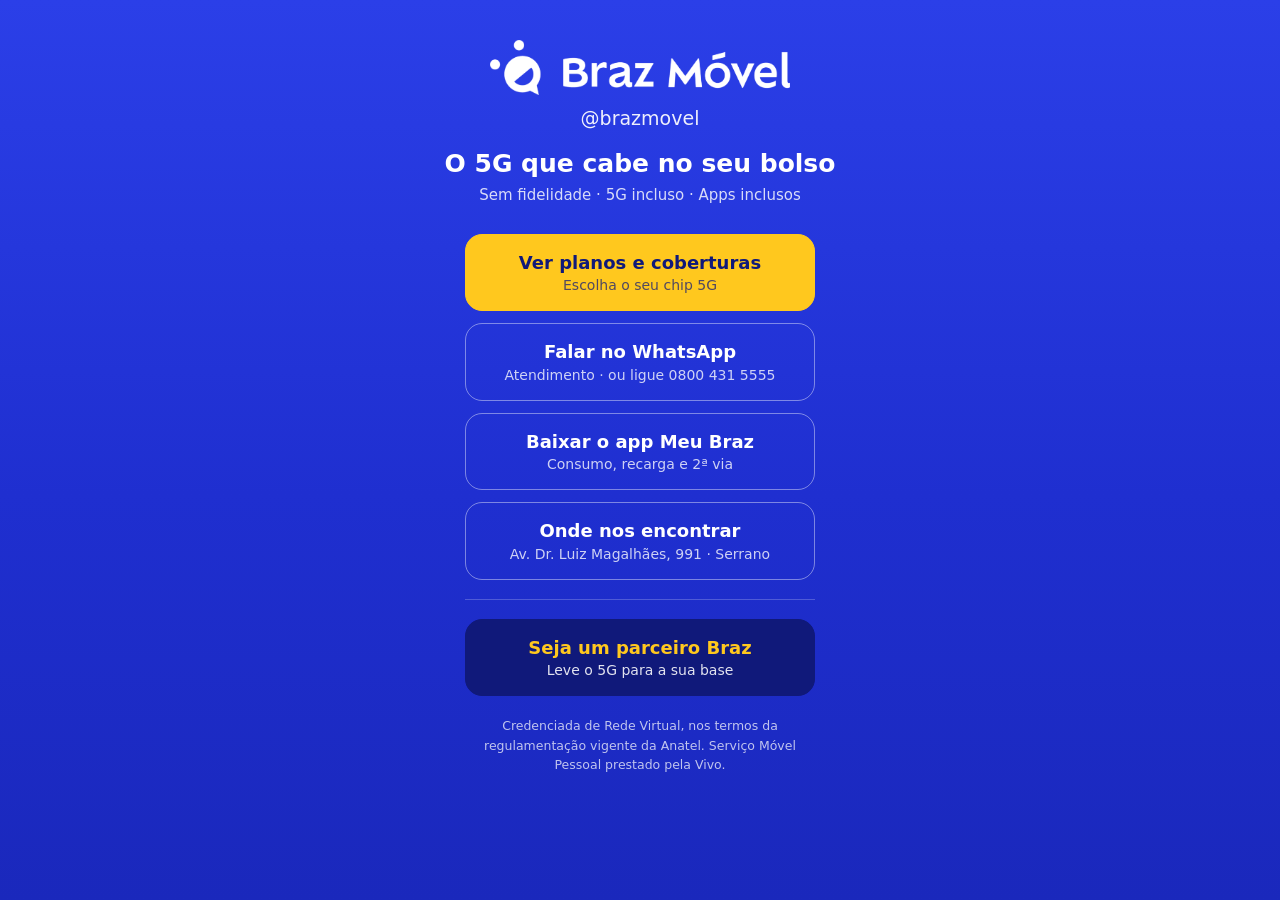
==== links-proto/index.html @ 394d0957 "Adiciona prototipo da pagina /links com 5 botoes e logo oficial" ====
<!DOCTYPE html>
<html lang="pt-BR">
<head>
<meta charset="UTF-8">
<meta name="viewport" content="width=device-width, initial-scale=1">
<title>Braz Móvel · /links (protótipo 5 botões)</title>
<style>
  * { margin:0; padding:0; box-sizing:border-box; }

  body {
    font-family: "Poppins", "Segoe UI", system-ui, sans-serif;
    background: linear-gradient(180deg, #2B3FE8 0%, #1F2FD0 55%, #1A28BC 100%);
    color: #fff;
    min-height: 100vh;
    display: flex;
    flex-direction: column;
    align-items: center;
    padding: 40px 20px 28px;
  }

  /* ---- topo ---- */
  .marca {
    width: 100%;
    max-width: 300px;
    margin-bottom: 12px;
  }
  .marca img {
    width: 100%;
    height: auto;
    display: block;
  }
  .arroba {
    font-size: 19px;
    opacity: .92;
    margin-bottom: 20px;
  }

  .headline {
    font-size: 25px;
    font-weight: 700;
    text-align: center;
    margin-bottom: 8px;
  }
  .subheadline {
    font-size: 15px;
    opacity: .82;
    text-align: center;
    margin-bottom: 30px;
  }

  /* ---- botões ---- */
  .botoes {
    width: 100%;
    max-width: 350px;
    display: flex;
    flex-direction: column;
    gap: 12px;
  }

  .btn {
    display: block;
    text-align: center;
    padding: 17px 16px;
    border-radius: 17px;
    text-decoration: none;
    border: 1.5px solid rgba(255,255,255,.42);
    color: #fff;
  }
  .btn .t {
    font-size: 18px;
    font-weight: 700;
    line-height: 1.25;
  }
  .btn .s {
    font-size: 14px;
    opacity: .78;
    margin-top: 3px;
  }

  .btn.destaque {
    background: #FFC81E;
    border-color: #FFC81E;
    color: #10197A;
  }
  .btn.destaque .s { opacity: .72; }

  /* botão do provedor — navy sólido, título amarelo */
  .btn.parceria {
    background: #10197A;
    border-color: #10197A;
  }
  .btn.parceria .t { color: #FFC81E; }
  .btn.parceria .s { color: #fff; opacity: .88; }

  /* ---- divisória antes do bloco de parceria ---- */
  .divisoria {
    width: 100%;
    max-width: 350px;
    height: 1px;
    background: rgba(255,255,255,.22);
    margin: 7px 0;
  }

  /* ---- rodapé legal ---- */
  .legal {
    max-width: 330px;
    font-size: 12.5px;
    line-height: 1.55;
    opacity: .72;
    text-align: center;
    margin-top: 20px;
  }
</style>
</head>
<body>

  <div class="marca"><img src="[data-uri]" alt="Braz Movel"></div>

  <div class="arroba">@brazmovel</div>

  <div class="headline">O 5G que cabe no seu bolso</div>
  <div class="subheadline">Sem fidelidade · 5G incluso · Apps inclusos</div>

  <div class="botoes">

    <a class="btn destaque" href="#">
      <div class="t">Ver planos e coberturas</div>
      <div class="s">Escolha o seu chip 5G</div>
    </a>

    <a class="btn" href="#">
      <div class="t">Falar no WhatsApp</div>
      <div class="s">Atendimento · ou ligue 0800 431 5555</div>
    </a>

    <a class="btn" href="#">
      <div class="t">Baixar o app Meu Braz</div>
      <div class="s">Consumo, recarga e 2ª via</div>
    </a>

    <a class="btn" href="#">
      <div class="t">Onde nos encontrar</div>
      <div class="s">Av. Dr. Luiz Magalhães, 991 · Serrano</div>
    </a>

    <div class="divisoria"></div>

    <a class="btn parceria" href="#">
      <div class="t">Seja um parceiro Braz</div>
      <div class="s">Leve o 5G para a sua base</div>
    </a>

  </div>

  <div class="legal">
    Credenciada de Rede Virtual, nos termos da regulamentação vigente da Anatel.
    Serviço Móvel Pessoal prestado pela Vivo.
  </div>

</body>
</html>
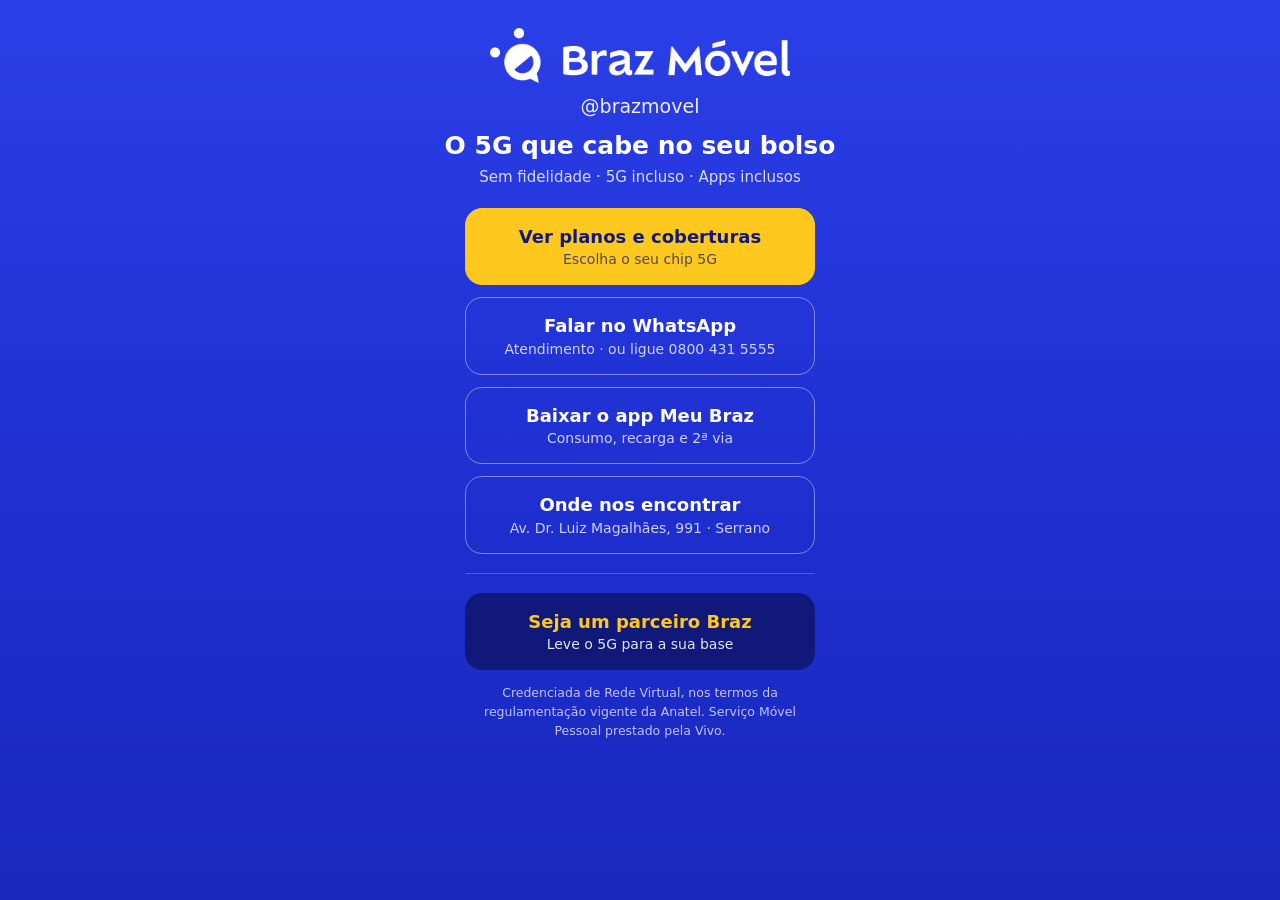
==== commit d718365f: "links-proto: compacta espacos verticais para caber o rodape em tela Android 360x800" ====
--- a/links-proto/index.html
+++ b/links-proto/index.html
@@ -15,7 +15,7 @@
     display: flex;
     flex-direction: column;
     align-items: center;
-    padding: 40px 20px 28px;
+    padding: 28px 20px 20px;
   }
 
   /* ---- topo ---- */
@@ -32,7 +32,7 @@
   .arroba {
     font-size: 19px;
     opacity: .92;
-    margin-bottom: 20px;
+    margin-bottom: 14px;
   }
 
   .headline {
@@ -45,7 +45,7 @@
     font-size: 15px;
     opacity: .82;
     text-align: center;
-    margin-bottom: 30px;
+    margin-bottom: 22px;
   }
 
   /* ---- botões ---- */
@@ -105,10 +105,10 @@
   .legal {
     max-width: 330px;
     font-size: 12.5px;
-    line-height: 1.55;
+    line-height: 1.5;
     opacity: .72;
     text-align: center;
-    margin-top: 20px;
+    margin-top: 14px;
   }
 </style>
 </head>
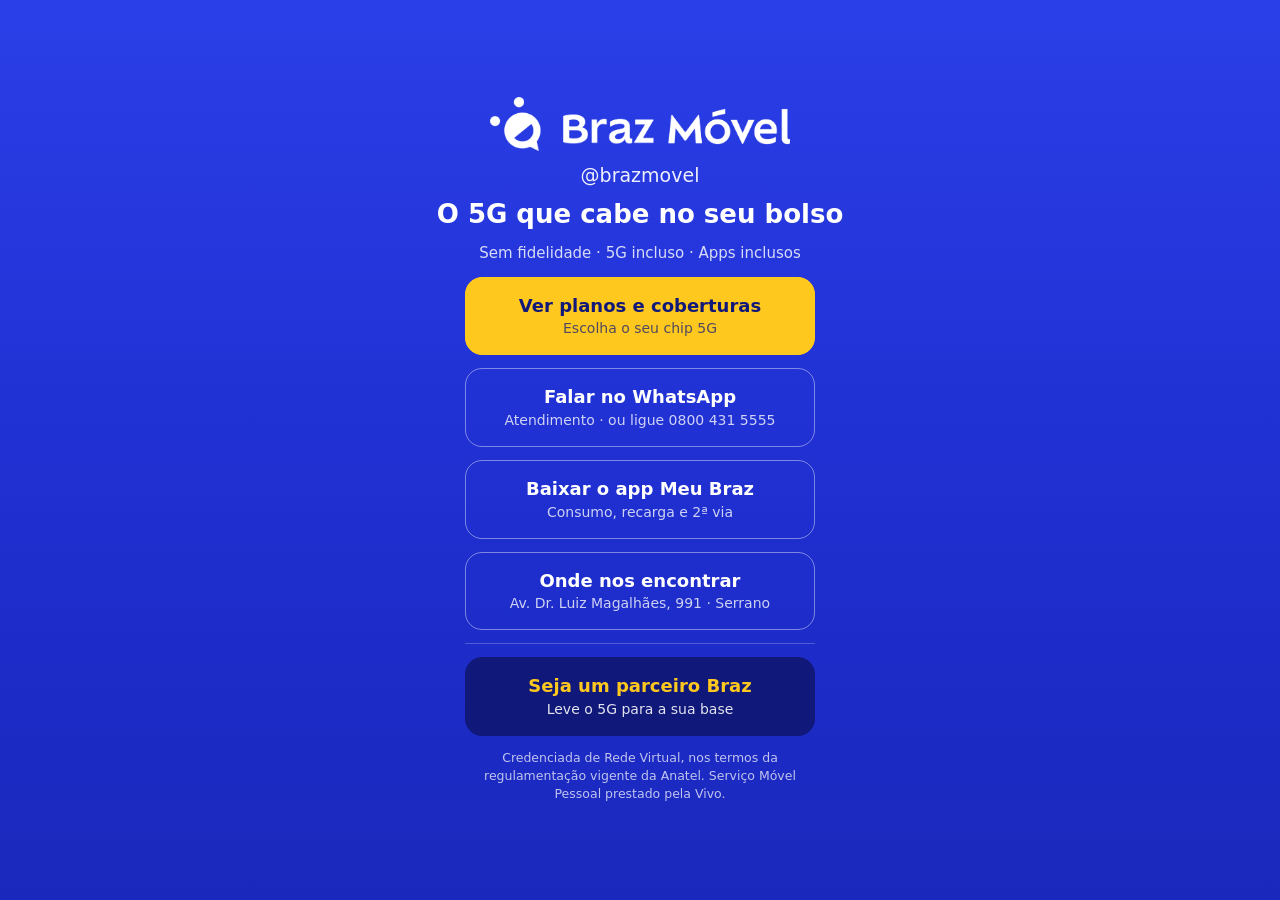
==== commit 815b7308: "links-proto: layout responsivo real (dvh + clamp + distribuicao proporcional)" ====
--- a/links-proto/index.html
+++ b/links-proto/index.html
@@ -7,22 +7,34 @@
 <style>
   * { margin:0; padding:0; box-sizing:border-box; }
 
+  /* Escala única: tudo abaixo deriva daqui.
+     Cresce com a largura da tela, mas nunca sai do intervalo seguro. */
+  :root {
+    --gap: clamp(7px, 1.6vh, 13px);   /* respiro vertical entre blocos */
+    --pad: clamp(14px, 3.2vw, 22px);  /* margem lateral */
+  }
+
+  html { height: 100%; }
+
   body {
     font-family: "Poppins", "Segoe UI", system-ui, sans-serif;
     background: linear-gradient(180deg, #2B3FE8 0%, #1F2FD0 55%, #1A28BC 100%);
     color: #fff;
-    min-height: 100vh;
+    /* dvh = altura real, já descontando barra do navegador e botões do Android.
+       min-height mantém a rolagem disponível se a tela for baixa demais. */
+    min-height: 100dvh;
     display: flex;
     flex-direction: column;
     align-items: center;
-    padding: 28px 20px 20px;
+    justify-content: center;   /* sobra de espaço se distribui sozinha */
+    gap: var(--gap);
+    padding: calc(var(--gap) * 1.6) var(--pad);
   }
 
   /* ---- topo ---- */
   .marca {
     width: 100%;
-    max-width: 300px;
-    margin-bottom: 12px;
+    max-width: min(300px, 78vw);
   }
   .marca img {
     width: 100%;
@@ -30,22 +42,23 @@
     display: block;
   }
   .arroba {
-    font-size: 19px;
+    font-size: clamp(15px, 4.6vw, 19px);
     opacity: .92;
-    margin-bottom: 14px;
   }
 
   .headline {
-    font-size: 25px;
+    /* teto de 6.4vw impede a quebra em 2 linhas em telas de 360px */
+    font-size: clamp(19px, 6.4vw, 26px);
     font-weight: 700;
     text-align: center;
-    margin-bottom: 8px;
+    line-height: 1.2;
+    text-wrap: balance;
   }
   .subheadline {
-    font-size: 15px;
+    font-size: clamp(12.5px, 3.9vw, 15px);
     opacity: .82;
     text-align: center;
-    margin-bottom: 22px;
+    line-height: 1.35;
   }
 
   /* ---- botões ---- */
@@ -54,27 +67,28 @@
     max-width: 350px;
     display: flex;
     flex-direction: column;
-    gap: 12px;
+    gap: var(--gap);
   }
 
   .btn {
     display: block;
     text-align: center;
-    padding: 17px 16px;
+    padding: clamp(11px, 1.9vh, 17px) 16px;
     border-radius: 17px;
     text-decoration: none;
     border: 1.5px solid rgba(255,255,255,.42);
     color: #fff;
   }
   .btn .t {
-    font-size: 18px;
+    font-size: clamp(15px, 4.7vw, 18px);
     font-weight: 700;
     line-height: 1.25;
   }
   .btn .s {
-    font-size: 14px;
+    font-size: clamp(12px, 3.6vw, 14px);
     opacity: .78;
-    margin-top: 3px;
+    margin-top: 2px;
+    line-height: 1.3;
   }
 
   .btn.destaque {
@@ -98,17 +112,23 @@
     max-width: 350px;
     height: 1px;
     background: rgba(255,255,255,.22);
-    margin: 7px 0;
+    flex: none;
   }
 
   /* ---- rodapé legal ---- */
   .legal {
     max-width: 330px;
-    font-size: 12.5px;
-    line-height: 1.5;
+    font-size: clamp(10.5px, 3.1vw, 12.5px);
+    line-height: 1.45;
     opacity: .72;
     text-align: center;
-    margin-top: 14px;
+    text-wrap: pretty;
+  }
+
+  /* Tela baixa (Android com barra + botões): remove o respiro extra
+     de cima/baixo antes de deixar qualquer coisa cortar. */
+  @media (max-height: 780px) {
+    body { justify-content: flex-start; padding-top: var(--gap); }
   }
 </style>
 </head>
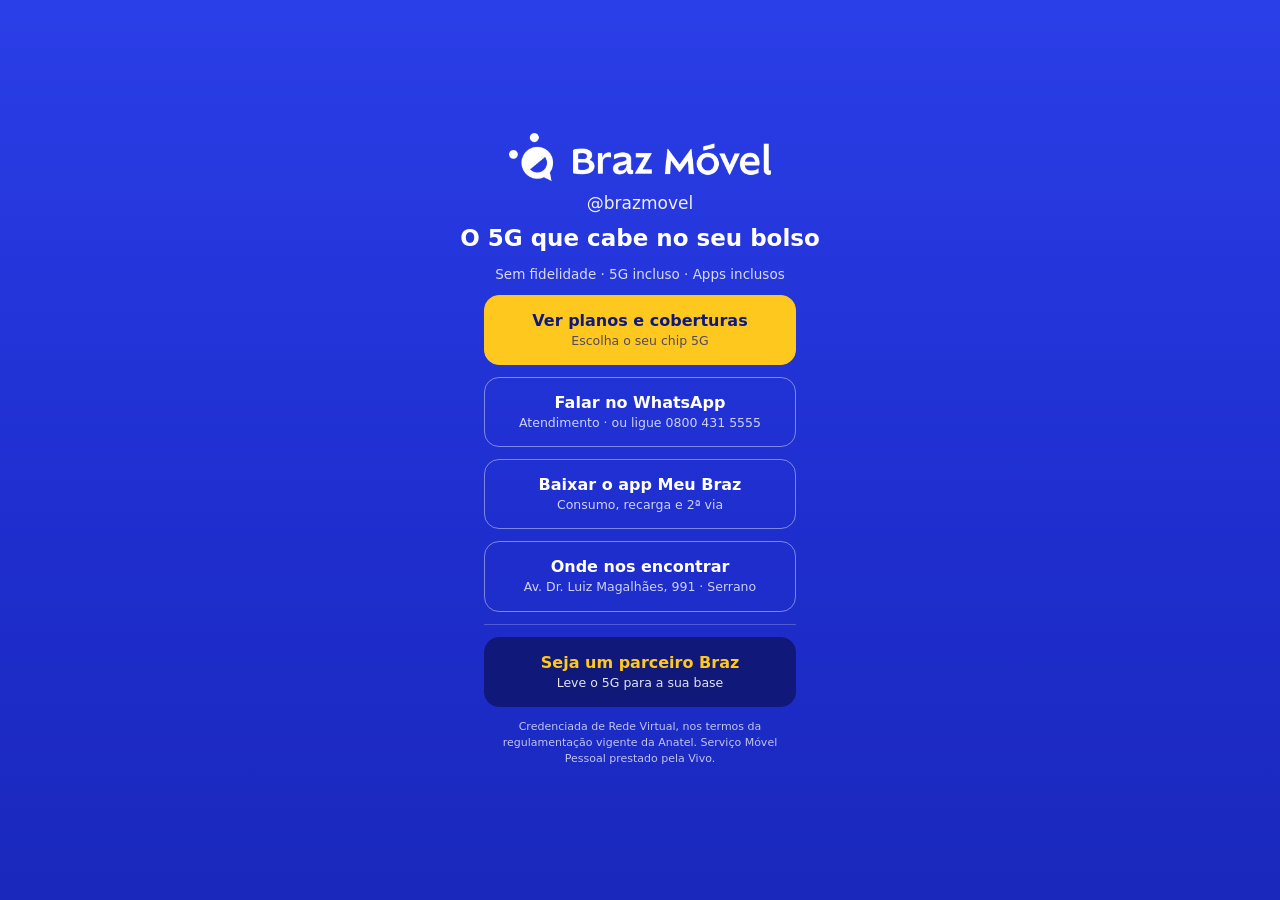
==== commit c1440df8: "links-proto: escala reduzida proporcionalmente + respiro lateral" ====
--- a/links-proto/index.html
+++ b/links-proto/index.html
@@ -10,8 +10,8 @@
   /* Escala única: tudo abaixo deriva daqui.
      Cresce com a largura da tela, mas nunca sai do intervalo seguro. */
   :root {
-    --gap: clamp(7px, 1.6vh, 13px);   /* respiro vertical entre blocos */
-    --pad: clamp(14px, 3.2vw, 22px);  /* margem lateral */
+    --gap: clamp(7px, 1.5vh, 12px);   /* respiro vertical entre blocos */
+    --pad: clamp(22px, 6vw, 34px);    /* margem lateral — respiro nos cantos */
   }
 
   html { height: 100%; }
@@ -34,7 +34,7 @@
   /* ---- topo ---- */
   .marca {
     width: 100%;
-    max-width: min(300px, 78vw);
+    max-width: min(262px, 70vw);
   }
   .marca img {
     width: 100%;
@@ -42,20 +42,20 @@
     display: block;
   }
   .arroba {
-    font-size: clamp(15px, 4.6vw, 19px);
+    font-size: clamp(13.5px, 4.1vw, 17px);
     opacity: .92;
   }
 
   .headline {
-    /* teto de 6.4vw impede a quebra em 2 linhas em telas de 360px */
-    font-size: clamp(19px, 6.4vw, 26px);
+    /* teto em vw impede a quebra em 2 linhas em telas de 360px */
+    font-size: clamp(17px, 5.7vw, 23px);
     font-weight: 700;
     text-align: center;
     line-height: 1.2;
     text-wrap: balance;
   }
   .subheadline {
-    font-size: clamp(12.5px, 3.9vw, 15px);
+    font-size: clamp(11.5px, 3.5vw, 13.5px);
     opacity: .82;
     text-align: center;
     line-height: 1.35;
@@ -64,7 +64,7 @@
   /* ---- botões ---- */
   .botoes {
     width: 100%;
-    max-width: 350px;
+    max-width: 312px;
     display: flex;
     flex-direction: column;
     gap: var(--gap);
@@ -73,19 +73,19 @@
   .btn {
     display: block;
     text-align: center;
-    padding: clamp(11px, 1.9vh, 17px) 16px;
-    border-radius: 17px;
+    padding: clamp(10px, 1.7vh, 15px) 14px;
+    border-radius: 15px;
     text-decoration: none;
     border: 1.5px solid rgba(255,255,255,.42);
     color: #fff;
   }
   .btn .t {
-    font-size: clamp(15px, 4.7vw, 18px);
+    font-size: clamp(13.5px, 4.2vw, 16px);
     font-weight: 700;
     line-height: 1.25;
   }
   .btn .s {
-    font-size: clamp(12px, 3.6vw, 14px);
+    font-size: clamp(11px, 3.3vw, 12.5px);
     opacity: .78;
     margin-top: 2px;
     line-height: 1.3;
@@ -109,7 +109,7 @@
   /* ---- divisória antes do bloco de parceria ---- */
   .divisoria {
     width: 100%;
-    max-width: 350px;
+    max-width: 312px;
     height: 1px;
     background: rgba(255,255,255,.22);
     flex: none;
@@ -117,8 +117,8 @@
 
   /* ---- rodapé legal ---- */
   .legal {
-    max-width: 330px;
-    font-size: clamp(10.5px, 3.1vw, 12.5px);
+    max-width: 296px;
+    font-size: clamp(9.5px, 2.8vw, 11px);
     line-height: 1.45;
     opacity: .72;
     text-align: center;
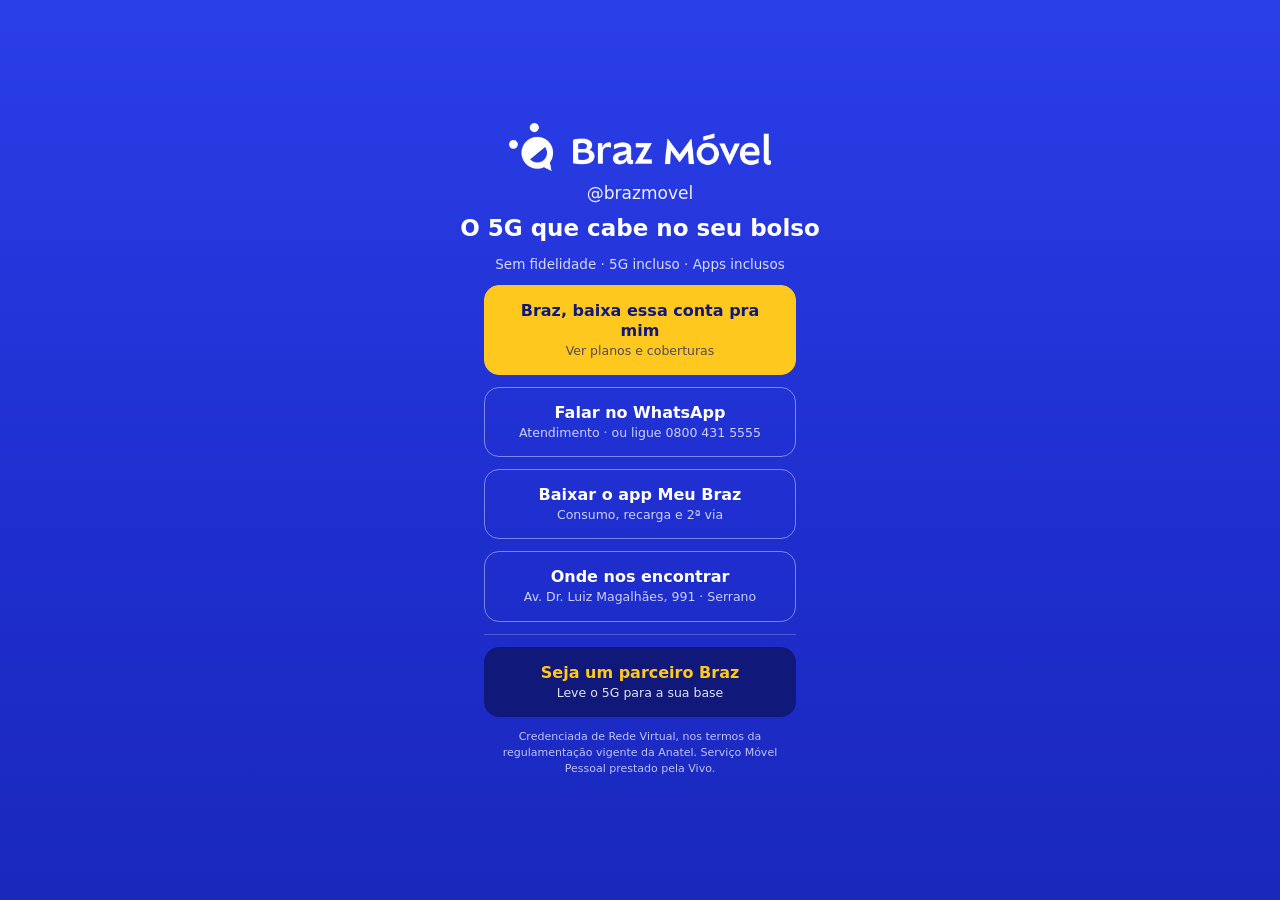
==== commit ad581b7a: "links-proto: aplica chamada aprovada no botão principal" ====
--- a/links-proto/index.html
+++ b/links-proto/index.html
@@ -125,9 +125,10 @@
     text-wrap: pretty;
   }
 
-  /* Tela baixa (Android com barra + botões): remove o respiro extra
-     de cima/baixo antes de deixar qualquer coisa cortar. */
-  @media (max-height: 780px) {
+  /* Tela muito baixa: só aí vale colar no topo e liberar rolagem,
+     porque o conteúdo realmente não cabe. Acima disso, permanece
+     centralizado — senão sobra uma faixa morta no pé da tela. */
+  @media (max-height: 600px) {
     body { justify-content: flex-start; padding-top: var(--gap); }
   }
 </style>
@@ -144,8 +145,8 @@
   <div class="botoes">
 
     <a class="btn destaque" href="#">
-      <div class="t">Ver planos e coberturas</div>
-      <div class="s">Escolha o seu chip 5G</div>
+      <div class="t">Braz, baixa essa conta pra mim</div>
+      <div class="s">Ver planos e coberturas</div>
     </a>
 
     <a class="btn" href="#">
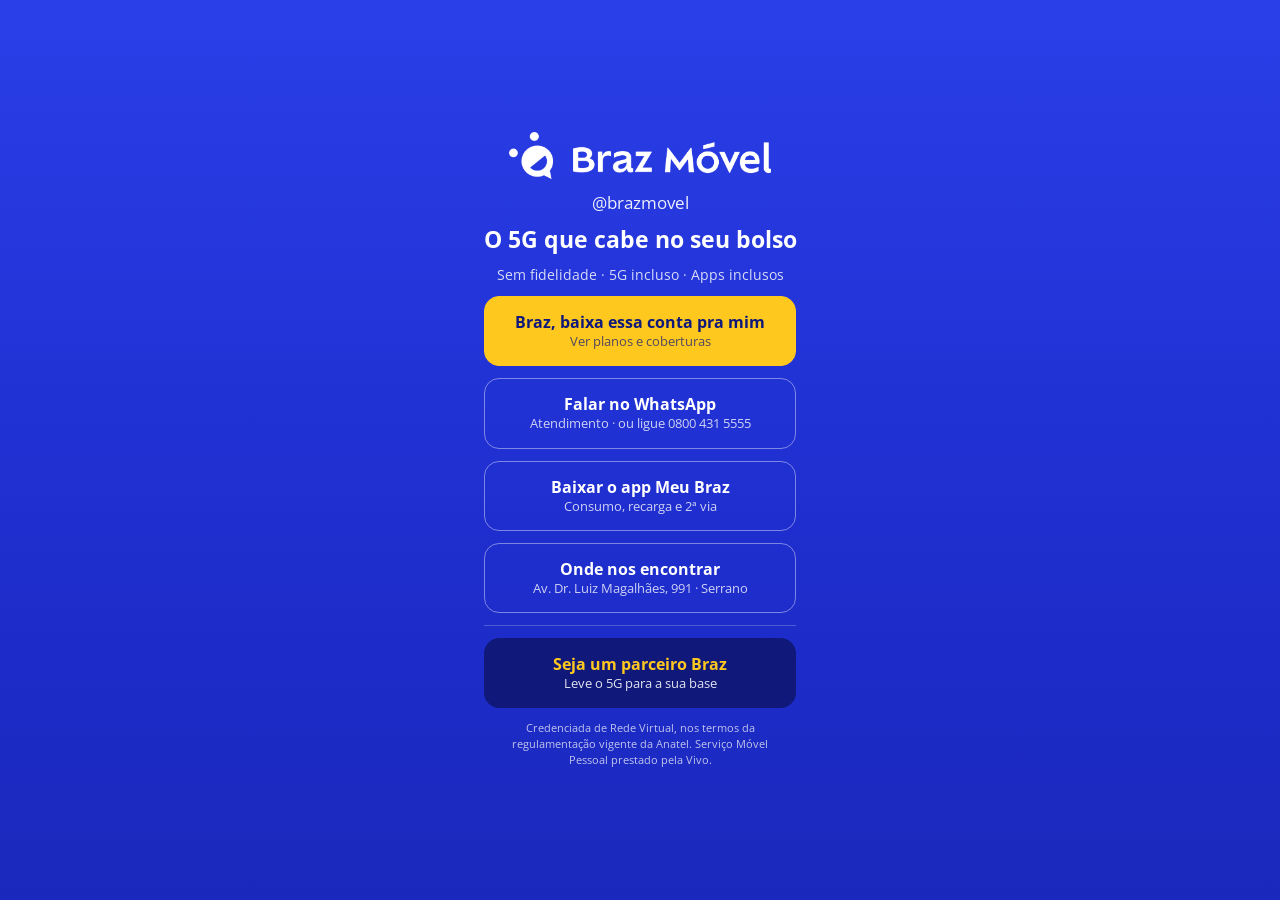
==== commit 3aa668b7: "links-proto: carrega tipografia oficial da Braz" ====
--- a/links-proto/index.html
+++ b/links-proto/index.html
@@ -4,6 +4,9 @@
 <meta charset="UTF-8">
 <meta name="viewport" content="width=device-width, initial-scale=1">
 <title>Braz Móvel · /links (protótipo 5 botões)</title>
+<link rel="preconnect" href="https://fonts.googleapis.com">
+<link rel="preconnect" href="https://fonts.gstatic.com" crossorigin>
+<link href="https://fonts.googleapis.com/css2?family=Open+Sans:wght@400;600;700;800&display=swap" rel="stylesheet">
 <style>
   * { margin:0; padding:0; box-sizing:border-box; }
 
@@ -17,7 +20,7 @@
   html { height: 100%; }
 
   body {
-    font-family: "Poppins", "Segoe UI", system-ui, sans-serif;
+    font-family: "Open Sans", "Segoe UI", system-ui, sans-serif;
     background: linear-gradient(180deg, #2B3FE8 0%, #1F2FD0 55%, #1A28BC 100%);
     color: #fff;
     /* dvh = altura real, já descontando barra do navegador e botões do Android.
@@ -128,7 +131,7 @@
   /* Tela muito baixa: só aí vale colar no topo e liberar rolagem,
      porque o conteúdo realmente não cabe. Acima disso, permanece
      centralizado — senão sobra uma faixa morta no pé da tela. */
-  @media (max-height: 600px) {
+  @media (max-height: 540px) {
     body { justify-content: flex-start; padding-top: var(--gap); }
   }
 </style>
